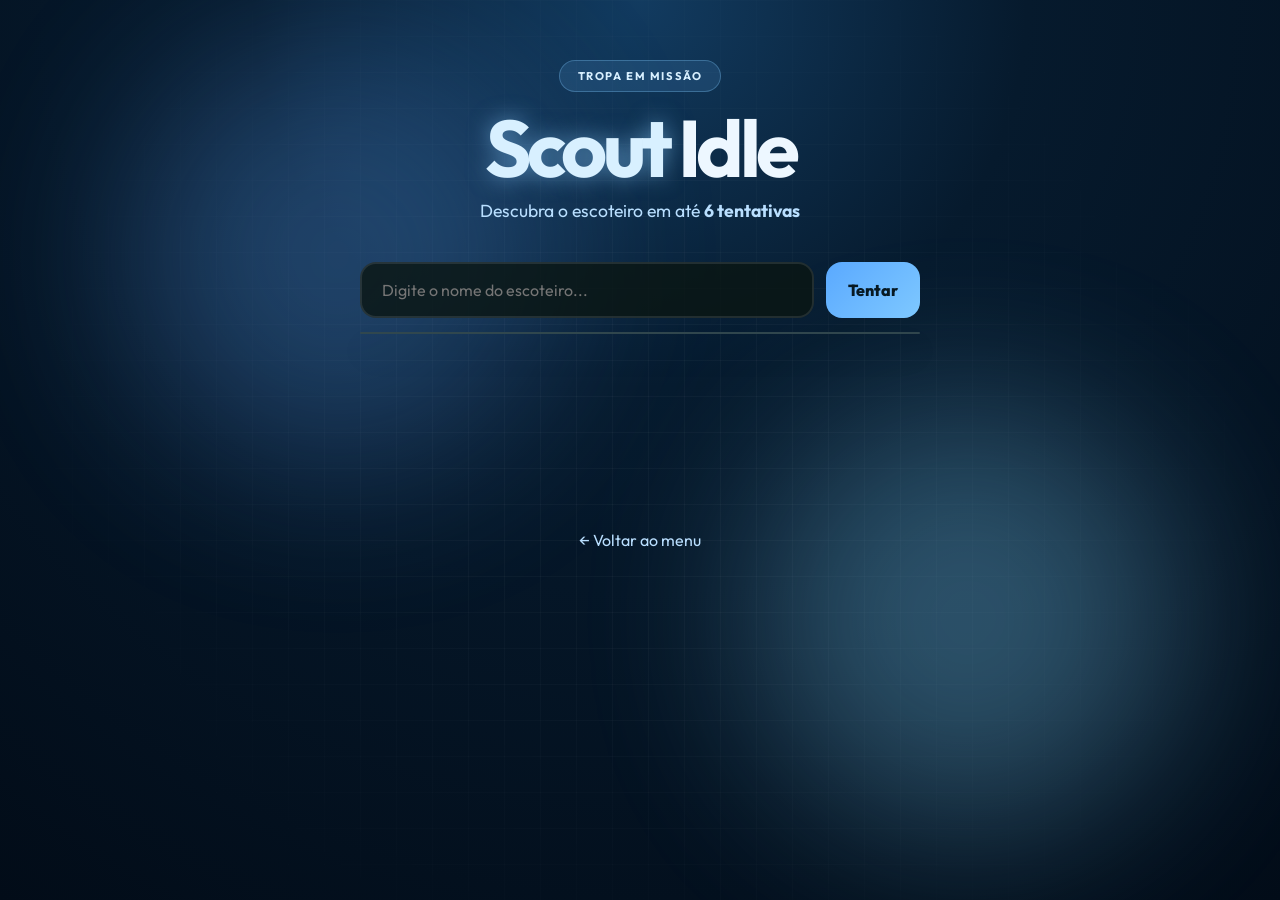
==== index.html @ afc877da "Versão 1.0" ====
<!DOCTYPE html>
<html lang="pt-BR">
<head>
  <meta charset="UTF-8" />
  <meta name="viewport" content="width=device-width, initial-scale=1.0" />
  <title>Scouts Idle</title>
  <link rel="preconnect" href="https://fonts.googleapis.com" />
  <link rel="preconnect" href="https://fonts.gstatic.com" crossorigin />
  <link href="https://fonts.googleapis.com/css2?family=Outfit:wght@400;600;700;800&family=Lora:ital,wght@0,400;1,500&display=swap" rel="stylesheet" />
  <link rel="stylesheet" href="styles.css" />
</head>
<body>
  <div class="background-wrapper">
    <div class="glow glow-one"></div>
    <div class="glow glow-two"></div>
  </div>

  <div id="menuScreen" class="screen active">
    <div class="container">
      <header>
        <div class="badge">Escotismo</div>
        <h1><span>Scout</span> Idle</h1>
        <p class="subtitle">Escolha seu modo de aventura</p>
      </header>

      <div class="menu-options">
        <button class="mode-btn" data-mode="tradicional">
          <div class="mode-icon">🧭</div>
          <h3>Tradicional</h3>
          <p>Descubra pelo perfil da tropa.</p>
        </button>

        <button class="mode-btn" data-mode="imagem">
          <div class="mode-icon">📷</div>
          <h3>Imagem</h3>
          <p>Revelação gradual do escoteiro.</p>
        </button>

        <button class="mode-btn" data-mode="frase">
          <div class="mode-icon">💬</div>
          <h3>Frase</h3>
          <p>Uma citação que entrega o jogo.</p>
        </button>
      </div>
    </div>
  </div>

  <div id="gameScreen" class="screen">
    <div class="container">
      <header>
        <div class="badge">Tropa em missão</div>
        <h1><span>Scout</span> Idle</h1>
        <p id="modeSubtitle" class="subtitle">Descubra o escoteiro em até <b>6 tentativas</b></p>
      </header>

      <div id="pixel-container" class="hidden">
        <img id="pixel-img" src="" alt="Escoteiro" />
      </div>

      <div id="phrase-display" class="hidden"></div>

      <div class="inputArea">
        <input id="guessInput" type="text" placeholder="Digite o nome do escoteiro..." autocomplete="off" />
        <button id="guessButton">Tentar</button>
      </div>

      <div class="suggestions-container">
        <div id="suggestions" class="suggestions"></div>
      </div>

      <div id="result" class="result"></div>
      <div id="attempts" class="attempts"></div>
      <div id="history" class="history"></div>

      <a href="javascript:void(0)" class="back-link" id="backToMenu">← Voltar ao menu</a>
    </div>
  </div>

  <script src="script.js"></script>
</body>
</html>
---- styles.css ----
:root {
  --forest: #061a2d;
  --forest-2: #0d2f4d;
  --camp: #7ec8ff;
  --camp-soft: #d8f0ff;
  --leaf: #5aa9ff;
  --leaf-deep: #2a6ab2;
  --sand: #edf7ff;
  --night: #020c18;
  --panel: rgba(10, 25, 42, 0.82);
  --panel-border: rgba(161, 214, 255, 0.22);
  --text: #edf7ff;
  --muted: #b9dfff;
  --danger: #ff7a7a;
  --warning: #8ec7ff;
  --success: #63b7ff;
  --info: #b2dfff;
}

* {
  box-sizing: border-box;
}

body {
  margin: 0;
  min-height: 100vh;
  font-family: 'Outfit', sans-serif;
  background: radial-gradient(circle at top, #123b60 0%, var(--forest) 35%, var(--night) 100%);
  color: var(--text);
  overflow-x: hidden;
}

button,
input {
  font: inherit;
}

.background-wrapper {
  position: fixed;
  inset: 0;
  z-index: -1;
}

.background-wrapper::before {
  content: "";
  position: absolute;
  inset: 0;
  background-image:
    linear-gradient(rgba(255,255,255,0.05) 1px, transparent 1px),
    linear-gradient(90deg, rgba(255,255,255,0.05) 1px, transparent 1px);
  background-size: 36px 36px;
  mask-image: radial-gradient(circle at center, black 20%, transparent 82%);
  opacity: 0.6;
}

.glow {
  position: absolute;
  width: 420px;
  height: 420px;
  border-radius: 50%;
  filter: blur(90px);
  opacity: 0.4;
  animation: float 10s ease-in-out infinite alternate;
}

.glow-one {
  top: 5%;
  left: 10%;
  background: rgba(98, 169, 255, 0.72);
}

.glow-two {
  right: 8%;
  bottom: 8%;
  background: rgba(132, 216, 255, 0.8);
  animation-delay: -4s;
}

@keyframes float {
  from {
    transform: translate(-10%, -8%) scale(0.9);
  }
  to {
    transform: translate(12%, 10%) scale(1.08);
  }
}

.screen {
  display: none;
}

.screen.active {
  display: block;
  animation: fadeIn 0.35s ease-out;
}

@keyframes fadeIn {
  from {
    opacity: 0;
    transform: translateY(10px);
  }
  to {
    opacity: 1;
    transform: translateY(0);
  }
}

.container {
  max-width: 960px;
  margin: 0 auto;
  padding: 60px 20px 80px;
}

header {
  text-align: center;
  margin-bottom: 40px;
}

.badge {
  display: inline-block;
  padding: 8px 18px;
  border-radius: 999px;
  background: rgba(107, 180, 255, 0.14);
  border: 1px solid rgba(133, 205, 255, 0.3);
  color: var(--camp-soft);
  text-transform: uppercase;
  letter-spacing: 0.14em;
  font-size: 0.7rem;
  font-weight: 700;
  margin-bottom: 18px;
}

h1 {
  margin: 0;
  font-size: clamp(3rem, 7vw, 5rem);
  letter-spacing: -0.06em;
  line-height: 0.96;
}

h1 span {
  color: var(--camp-soft);
  text-shadow: 0 0 22px rgba(138, 204, 255, 0.55);
}

.subtitle {
  margin-top: 12px;
  color: var(--muted);
  font-size: 1.1rem;
}

.menu-options {
  display: flex;
  justify-content: center;
  flex-wrap: wrap;
  gap: 24px;
  margin-top: 40px;
}

.mode-btn {
  width: 220px;
  min-height: 200px;
  padding: 26px 18px;
  border: 1px solid var(--panel-border);
  border-radius: 26px;
  background: var(--panel);
  color: var(--text);
  cursor: pointer;
  text-align: center;
  transition: transform 0.25s ease, border-color 0.25s ease, box-shadow 0.25s ease;
  box-shadow: 0 14px 28px rgba(0,0,0,0.18);
}

.mode-btn:hover {
  transform: translateY(-4px);
  border-color: rgba(122, 205, 255, 0.7);
  box-shadow: 0 18px 35px rgba(9, 27, 45, 0.55);
}

.mode-icon {
  font-size: 2.5rem;
  margin-bottom: 12px;
}

.mode-btn h3 {
  margin: 8px 0;
  color: var(--camp-soft);
  font-size: 1.5rem;
}

.mode-btn p {
  margin: 0;
  color: var(--muted);
  line-height: 1.5;
  font-size: 0.9rem;
}

#pixel-container {
  margin: 18px auto 24px;
  text-align: center;
}

#pixel-img {
  display: block;
  width: min(270px, 60vw);
  aspect-ratio: 1;
  border-radius: 28px;
  object-fit: cover;
  border: 4px solid rgba(128, 204, 255, 0.7);
  box-shadow: 0 0 30px rgba(98, 169, 255, 0.25);
  margin: 0 auto;
  background: linear-gradient(135deg, rgba(98, 169, 255, 0.2), rgba(132, 216, 255, 0.18));
  transition: filter 0.35s ease;
}

#phrase-display {
  max-width: 700px;
  margin: 0 auto 30px;
  padding: 26px 24px;
  border-radius: 24px;
  border: 1px solid rgba(140, 199, 255, 0.5);
  background: rgba(13, 28, 42, 0.75);
  text-align: center;
  font-family: 'Lora', serif;
  font-size: clamp(1.2rem, 2vw, 2rem);
  line-height: 1.5;
  color: var(--sand);
  box-shadow: 0 0 20px rgba(98, 169, 255, 0.2);
}

.inputArea {
  max-width: 560px;
  margin: 0 auto 10px;
  display: flex;
  gap: 12px;
}

.inputArea input {
  flex: 1;
  min-width: 0;
  padding: 16px 20px;
  border-radius: 16px;
  background: rgba(11, 22, 18, 0.8);
  border: 2px solid rgba(255,255,255,0.1);
  color: var(--text);
  transition: border-color 0.2s ease, box-shadow 0.2s ease;
}

.inputArea input:focus {
  outline: none;
  border-color: rgba(122, 205, 255, 0.8);
  box-shadow: 0 0 18px rgba(122, 205, 255, 0.2);
}

.inputArea button {
  padding: 0 22px;
  border: none;
  border-radius: 16px;
  background: linear-gradient(135deg, var(--leaf) 0%, var(--camp) 100%);
  color: #071923;
  font-weight: 800;
  cursor: pointer;
  transition: transform 0.2s ease, filter 0.2s ease;
}

.inputArea button:hover {
  transform: translateY(-1px);
  filter: brightness(1.08);
}

.suggestions-container {
  position: relative;
  max-width: 560px;
  margin: 0 auto;
}

.suggestions {
  position: absolute;
  inset: 4px 0 auto 0;
  z-index: 10;
  background: rgba(18, 30, 26, 0.97);
  border: 1px solid var(--panel-border);
  border-radius: 16px;
  overflow: hidden;
  box-shadow: 0 18px 28px rgba(0,0,0,0.25);
}

.suggestion {
  display: flex;
  align-items: center;
  gap: 12px;
  padding: 12px 14px;
  cursor: pointer;
  border-bottom: 1px solid rgba(255,255,255,0.06);
  transition: background 0.2s ease;
}

.suggestion:last-child {
  border-bottom: none;
}

.suggestion:hover {
  background: rgba(98, 169, 255, 0.12);
}

.suggestion img {
  width: 34px;
  height: 34px;
  border-radius: 50%;
  object-fit: cover;
  border: 2px solid rgba(133, 205, 255, 0.5);
}

.history {
  width: 100%;
  margin-top: 90px;
  display: flex;
  flex-direction: column;
  gap: 22px;
}

.card {
  display: flex;
  gap: 24px;
  padding: 24px 22px;
  background: rgba(17, 34, 29, 0.82);
  border: 1px solid var(--panel-border);
  border-radius: 24px;
  box-shadow: 0 12px 22px rgba(0,0,0,0.18);
  animation: slideIn 0.4s ease-out;
}

@keyframes slideIn {
  from {
    opacity: 0;
    transform: translateY(18px);
  }
  to {
    opacity: 1;
    transform: translateY(0);
  }
}

.card img {
  width: 110px;
  height: 110px;
  border-radius: 22px;
  object-fit: cover;
  border: 3px solid rgba(128, 204, 255, 0.75);
  background: rgba(98, 169, 255, 0.1);
}

.info-side {
  flex: 1;
}

.name {
  font-size: clamp(1.6rem, 2vw, 2.2rem);
  font-weight: 800;
  margin-bottom: 8px;
}

.quote {
  font-family: 'Lora', serif;
  font-style: italic;
  color: var(--sand);
  border-left: 3px solid rgba(98, 169, 255, 0.9);
  padding-left: 14px;
  margin: 12px 0 18px;
  line-height: 1.5;
}

.tags {
  display: grid;
  grid-template-columns: repeat(auto-fill, minmax(140px, 1fr));
  gap: 12px;
}

.tag {
  background: rgba(255,255,255,0.03);
  border: 1px solid rgba(255,255,255,0.07);
  border-radius: 14px;
  padding: 12px 10px;
  text-align: center;
}

.label {
  color: var(--muted);
  text-transform: uppercase;
  letter-spacing: 0.08em;
  font-size: 0.68rem;
  margin-bottom: 8px;
}

.value {
  display: inline-flex;
  align-items: center;
  justify-content: center;
  width: 100%;
  min-height: 36px;
  border-radius: 10px;
  font-size: 0.76rem;
  font-weight: 700;
  line-height: 1.3;
  padding: 6px 8px;
}

.correct {
  background: rgba(79, 194, 106, 0.9);
  color: #092912;
}

.wrong {
  background: rgba(214, 87, 87, 0.9);
  color: #fff;
}

.partial {
  background: rgba(240, 182, 75, 0.9);
  color: #33240a;
}

.unknown {
  background: rgba(126, 163, 255, 0.9);
  color: #fff;
}

.result {
  margin-top: 28px;
  text-align: center;
  font-size: clamp(2rem, 4vw, 3rem);
  font-weight: 800;
  min-height: 72px;
}

.attempts {
  text-align: center;
  color: var(--muted);
  margin-top: 8px;
  font-size: 1rem;
}

.back-link {
  display: block;
  text-align: center;
  margin-top: 22px;
  color: var(--muted);
  text-decoration: none;
}

.back-link:hover {
  color: var(--sand);
}

.hidden {
  display: none;
}

@media (max-width: 640px) {
  .container {
    padding-top: 40px;
  }

  .inputArea {
    flex-direction: column;
  }

  .inputArea button {
    min-height: 52px;
  }

  .card {
    flex-direction: column;
    align-items: center;
    text-align: center;
  }

  .quote {
    text-align: left;
  }
}
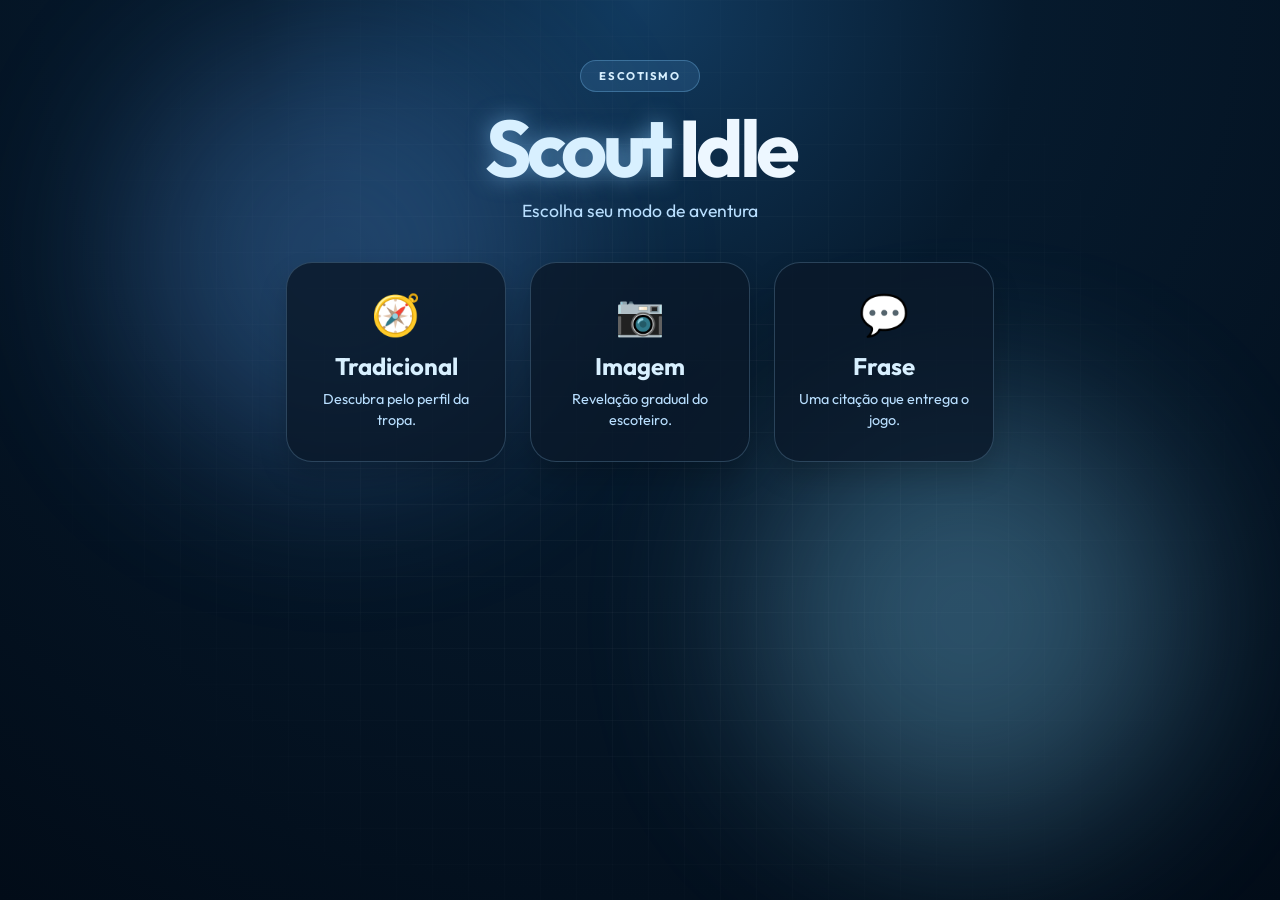
==== commit 9b836b63: "Versão 1.1" ====
--- a/index.html
+++ b/index.html
@@ -24,58 +24,25 @@
       </header>
 
       <div class="menu-options">
-        <button class="mode-btn" data-mode="tradicional">
+        <a class="mode-btn" href="tradicional.html">
           <div class="mode-icon">🧭</div>
           <h3>Tradicional</h3>
           <p>Descubra pelo perfil da tropa.</p>
-        </button>
+        </a>
 
-        <button class="mode-btn" data-mode="imagem">
+        <a class="mode-btn" href="imagem.html">
           <div class="mode-icon">📷</div>
           <h3>Imagem</h3>
           <p>Revelação gradual do escoteiro.</p>
-        </button>
+        </a>
 
-        <button class="mode-btn" data-mode="frase">
+        <a class="mode-btn" href="frase.html">
           <div class="mode-icon">💬</div>
           <h3>Frase</h3>
           <p>Uma citação que entrega o jogo.</p>
-        </button>
+        </a>
       </div>
     </div>
   </div>
-
-  <div id="gameScreen" class="screen">
-    <div class="container">
-      <header>
-        <div class="badge">Tropa em missão</div>
-        <h1><span>Scout</span> Idle</h1>
-        <p id="modeSubtitle" class="subtitle">Descubra o escoteiro em até <b>6 tentativas</b></p>
-      </header>
-
-      <div id="pixel-container" class="hidden">
-        <img id="pixel-img" src="" alt="Escoteiro" />
-      </div>
-
-      <div id="phrase-display" class="hidden"></div>
-
-      <div class="inputArea">
-        <input id="guessInput" type="text" placeholder="Digite o nome do escoteiro..." autocomplete="off" />
-        <button id="guessButton">Tentar</button>
-      </div>
-
-      <div class="suggestions-container">
-        <div id="suggestions" class="suggestions"></div>
-      </div>
-
-      <div id="result" class="result"></div>
-      <div id="attempts" class="attempts"></div>
-      <div id="history" class="history"></div>
-
-      <a href="javascript:void(0)" class="back-link" id="backToMenu">← Voltar ao menu</a>
-    </div>
-  </div>
-
-  <script src="script.js"></script>
 </body>
 </html>
--- a/styles.css
+++ b/styles.css
@@ -168,6 +168,7 @@
   text-align: center;
   transition: transform 0.25s ease, border-color 0.25s ease, box-shadow 0.25s ease;
   box-shadow: 0 14px 28px rgba(0,0,0,0.18);
+  text-decoration: none;
 }
 
 .mode-btn:hover {
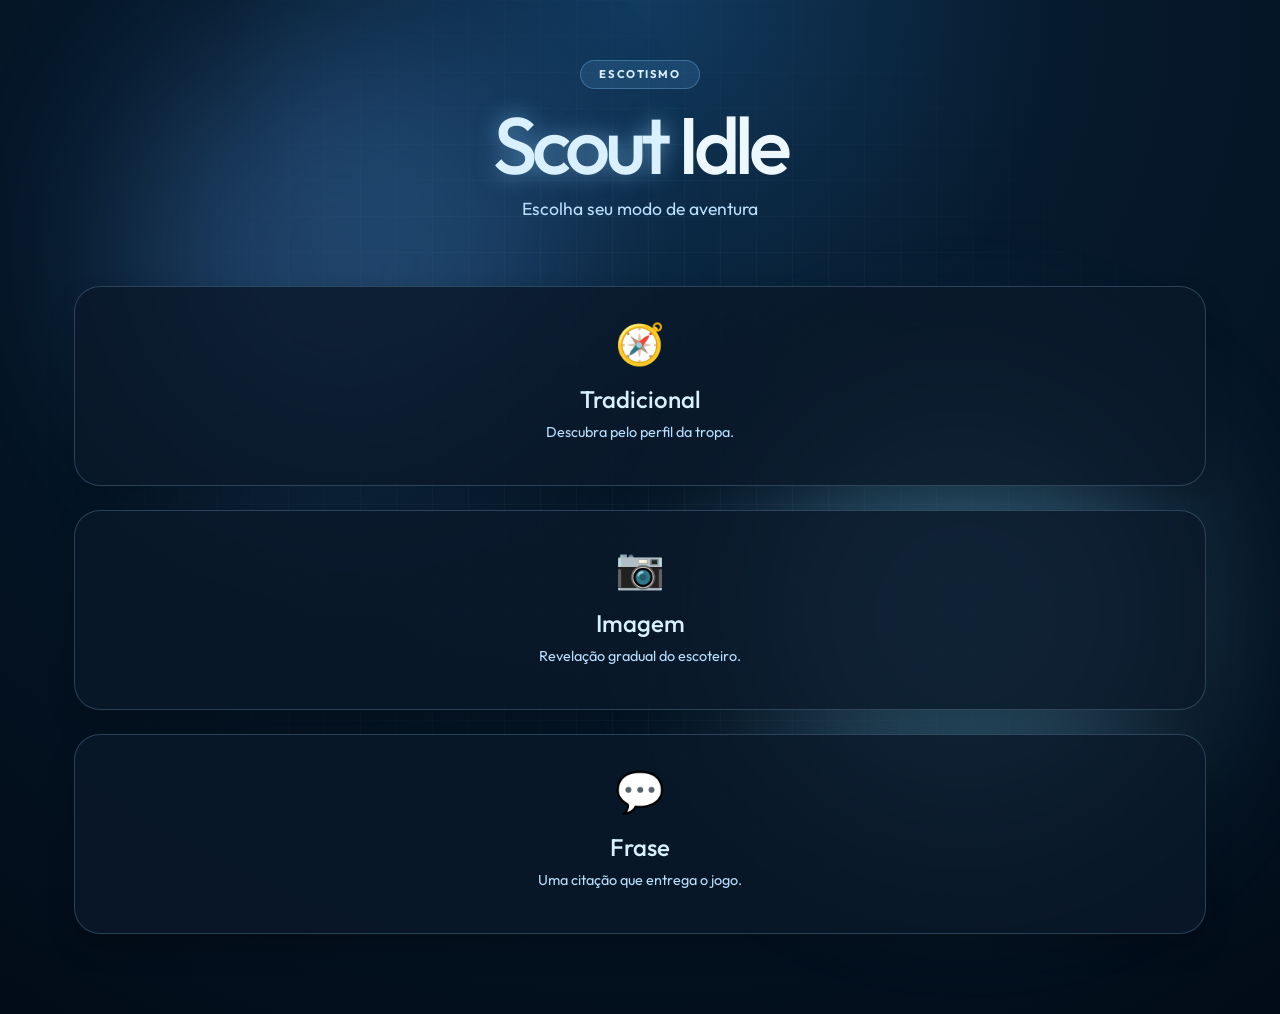
==== commit a03a791a: "Versão 2.0" ====
--- a/index.html
+++ b/index.html
@@ -7,6 +7,7 @@
   <link rel="preconnect" href="https://fonts.googleapis.com" />
   <link rel="preconnect" href="https://fonts.gstatic.com" crossorigin />
   <link href="https://fonts.googleapis.com/css2?family=Outfit:wght@400;600;700;800&family=Lora:ital,wght@0,400;1,500&display=swap" rel="stylesheet" />
+  <link href="https://cdn.jsdelivr.net/npm/bootstrap@5.3.3/dist/css/bootstrap.min.css" rel="stylesheet" />
   <link rel="stylesheet" href="styles.css" />
 </head>
 <body>
@@ -23,20 +24,20 @@
         <p class="subtitle">Escolha seu modo de aventura</p>
       </header>
 
-      <div class="menu-options">
-        <a class="mode-btn" href="tradicional.html">
+      <div class="menu-options row g-4 justify-content-center">
+        <a class="mode-btn col-12 col-sm-10 col-md-4" href="tradicional.html">
           <div class="mode-icon">🧭</div>
           <h3>Tradicional</h3>
           <p>Descubra pelo perfil da tropa.</p>
         </a>
 
-        <a class="mode-btn" href="imagem.html">
+        <a class="mode-btn col-12 col-sm-10 col-md-4" href="imagem.html">
           <div class="mode-icon">📷</div>
           <h3>Imagem</h3>
           <p>Revelação gradual do escoteiro.</p>
         </a>
 
-        <a class="mode-btn" href="frase.html">
+        <a class="mode-btn col-12 col-sm-10 col-md-4" href="frase.html">
           <div class="mode-icon">💬</div>
           <h3>Frase</h3>
           <p>Uma citação que entrega o jogo.</p>
@@ -44,5 +45,6 @@
       </div>
     </div>
   </div>
+  <script src="https://cdn.jsdelivr.net/npm/bootstrap@5.3.3/dist/js/bootstrap.bundle.min.js"></script>
 </body>
 </html>
--- a/styles.css
+++ b/styles.css
@@ -106,9 +106,10 @@
 }
 
 .container {
-  max-width: 960px;
+  width: 100%;
+  max-width: 1140px;
   margin: 0 auto;
-  padding: 60px 20px 80px;
+  padding: 60px 1rem 80px;
 }
 
 header {
@@ -149,15 +150,12 @@
 }
 
 .menu-options {
-  display: flex;
-  justify-content: center;
-  flex-wrap: wrap;
-  gap: 24px;
   margin-top: 40px;
 }
 
 .mode-btn {
-  width: 220px;
+  width: 100%;
+  display: block;
   min-height: 200px;
   padding: 26px 18px;
   border: 1px solid var(--panel-border);
@@ -231,8 +229,6 @@
 .inputArea {
   max-width: 560px;
   margin: 0 auto 10px;
-  display: flex;
-  gap: 12px;
 }
 
 .inputArea input {
@@ -270,6 +266,7 @@
 
 .suggestions-container {
   position: relative;
+  width: 100%;
   max-width: 560px;
   margin: 0 auto;
 }
@@ -342,6 +339,7 @@
 }
 
 .card img {
+  flex: 0 0 auto;
   width: 110px;
   height: 110px;
   border-radius: 22px;
@@ -458,18 +456,20 @@
 
 @media (max-width: 640px) {
   .container {
-    padding-top: 40px;
-  }
-
-  .inputArea {
-    flex-direction: column;
-  }
-
-  .inputArea button {
-    min-height: 52px;
+    padding-top: 36px;
+    padding-bottom: 48px;
+  }
+
+  header {
+    margin-bottom: 28px;
+  }
+
+  h1 {
+    font-size: clamp(2.6rem, 15vw, 4rem);
   }
 
   .card {
+    padding: 18px 16px;
     flex-direction: column;
     align-items: center;
     text-align: center;
@@ -478,4 +478,23 @@
   .quote {
     text-align: left;
   }
-}
+
+  .tags {
+    grid-template-columns: repeat(2, minmax(0, 1fr));
+    gap: 8px;
+  }
+
+  .tag {
+    padding: 10px 7px;
+  }
+
+  .label {
+    letter-spacing: 0.04em;
+    font-size: 0.6rem;
+  }
+
+  .value {
+    font-size: 0.7rem;
+    overflow-wrap: anywhere;
+  }
+}
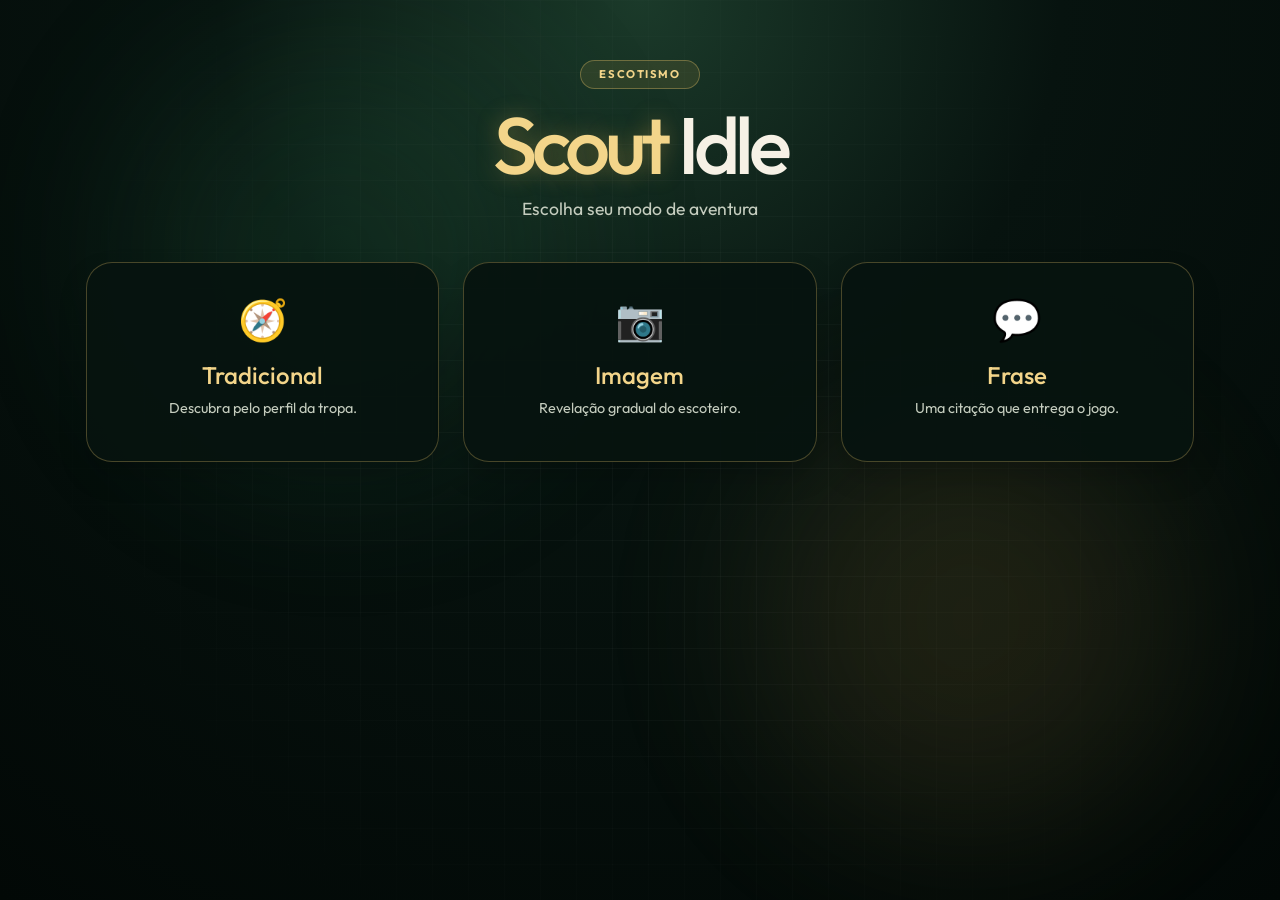
==== commit 15cb194e: "Versão 2.2" ====
--- a/index.html
+++ b/index.html
@@ -24,20 +24,20 @@
         <p class="subtitle">Escolha seu modo de aventura</p>
       </header>
 
-      <div class="menu-options row g-4 justify-content-center">
-        <a class="mode-btn col-12 col-sm-10 col-md-4" href="tradicional.html">
+      <div class="menu-options">
+        <a class="mode-btn" href="tradicional.html">
           <div class="mode-icon">🧭</div>
           <h3>Tradicional</h3>
           <p>Descubra pelo perfil da tropa.</p>
         </a>
 
-        <a class="mode-btn col-12 col-sm-10 col-md-4" href="imagem.html">
+        <a class="mode-btn" href="imagem.html">
           <div class="mode-icon">📷</div>
           <h3>Imagem</h3>
           <p>Revelação gradual do escoteiro.</p>
         </a>
 
-        <a class="mode-btn col-12 col-sm-10 col-md-4" href="frase.html">
+        <a class="mode-btn" href="frase.html">
           <div class="mode-icon">💬</div>
           <h3>Frase</h3>
           <p>Uma citação que entrega o jogo.</p>
@@ -46,5 +46,6 @@
     </div>
   </div>
   <script src="https://cdn.jsdelivr.net/npm/bootstrap@5.3.3/dist/js/bootstrap.bundle.min.js"></script>
+  
 </body>
 </html>
--- a/styles.css
+++ b/styles.css
@@ -1,20 +1,21 @@
 :root {
-  --forest: #061a2d;
-  --forest-2: #0d2f4d;
-  --camp: #7ec8ff;
-  --camp-soft: #d8f0ff;
-  --leaf: #5aa9ff;
-  --leaf-deep: #2a6ab2;
-  --sand: #edf7ff;
-  --night: #020c18;
-  --panel: rgba(10, 25, 42, 0.82);
-  --panel-border: rgba(161, 214, 255, 0.22);
-  --text: #edf7ff;
-  --muted: #b9dfff;
-  --danger: #ff7a7a;
-  --warning: #8ec7ff;
-  --success: #63b7ff;
-  --info: #b2dfff;
+  --forest: #07130f;
+  --forest-2: #10261c;
+  --camp: #d6a84f;
+  --camp-soft: #f3d58a;
+  --leaf: #4fa477;
+  --leaf-deep: #2d7455;
+  --sand: #f4ead2;
+  --night: #020806;
+  --panel: rgba(7, 20, 15, 0.94);
+  --panel-border: rgba(226, 190, 103, 0.3);
+  --text: #f6f1e5;
+  --muted: #c5cdbf;
+  --danger: #ff8b7b;
+  --warning: #f0bf5b;
+  --success: #68cf91;
+  --info: #8dc8ef;
+  --name-blue: #78a9d8;
 }
 
 * {
@@ -25,7 +26,7 @@
   margin: 0;
   min-height: 100vh;
   font-family: 'Outfit', sans-serif;
-  background: radial-gradient(circle at top, #123b60 0%, var(--forest) 35%, var(--night) 100%);
+  background: radial-gradient(circle at top, #1b3a2a 0%, var(--forest) 38%, var(--night) 100%);
   color: var(--text);
   overflow-x: hidden;
 }
@@ -66,13 +67,13 @@
 .glow-one {
   top: 5%;
   left: 10%;
-  background: rgba(98, 169, 255, 0.72);
+  background: rgba(53, 137, 91, 0.42);
 }
 
 .glow-two {
   right: 8%;
   bottom: 8%;
-  background: rgba(132, 216, 255, 0.8);
+  background: rgba(214, 168, 79, 0.3);
   animation-delay: -4s;
 }
 
@@ -121,8 +122,8 @@
   display: inline-block;
   padding: 8px 18px;
   border-radius: 999px;
-  background: rgba(107, 180, 255, 0.14);
-  border: 1px solid rgba(133, 205, 255, 0.3);
+  background: rgba(214, 168, 79, 0.12);
+  border: 1px solid rgba(226, 190, 103, 0.36);
   color: var(--camp-soft);
   text-transform: uppercase;
   letter-spacing: 0.14em;
@@ -140,7 +141,7 @@
 
 h1 span {
   color: var(--camp-soft);
-  text-shadow: 0 0 22px rgba(138, 204, 255, 0.55);
+  text-shadow: 0 0 22px rgba(214, 168, 79, 0.35);
 }
 
 .subtitle {
@@ -151,6 +152,9 @@
 
 .menu-options {
   margin-top: 40px;
+  display: grid;
+  grid-template-columns: 1fr;
+  gap: 1.5rem;
 }
 
 .mode-btn {
@@ -171,8 +175,8 @@
 
 .mode-btn:hover {
   transform: translateY(-4px);
-  border-color: rgba(122, 205, 255, 0.7);
-  box-shadow: 0 18px 35px rgba(9, 27, 45, 0.55);
+  border-color: rgba(243, 213, 138, 0.78);
+  box-shadow: 0 18px 35px rgba(0, 0, 0, 0.55);
 }
 
 .mode-icon {
@@ -200,14 +204,14 @@
 
 #pixel-img {
   display: block;
-  width: min(270px, 60vw);
+  width: min(340px, 76vw);
   aspect-ratio: 1;
   border-radius: 28px;
   object-fit: cover;
-  border: 4px solid rgba(128, 204, 255, 0.7);
-  box-shadow: 0 0 30px rgba(98, 169, 255, 0.25);
+  border: 4px solid rgba(214, 168, 79, 0.78);
+  box-shadow: 0 0 30px rgba(214, 168, 79, 0.2);
   margin: 0 auto;
-  background: linear-gradient(135deg, rgba(98, 169, 255, 0.2), rgba(132, 216, 255, 0.18));
+  background: linear-gradient(135deg, rgba(79, 164, 119, 0.2), rgba(214, 168, 79, 0.14));
   transition: filter 0.35s ease;
 }
 
@@ -216,14 +220,14 @@
   margin: 0 auto 30px;
   padding: 26px 24px;
   border-radius: 24px;
-  border: 1px solid rgba(140, 199, 255, 0.5);
-  background: rgba(13, 28, 42, 0.75);
+  border: 1px solid rgba(226, 190, 103, 0.46);
+  background: rgba(10, 24, 17, 0.94);
   text-align: center;
   font-family: 'Lora', serif;
   font-size: clamp(1.2rem, 2vw, 2rem);
   line-height: 1.5;
   color: var(--sand);
-  box-shadow: 0 0 20px rgba(98, 169, 255, 0.2);
+  box-shadow: 0 0 20px rgba(214, 168, 79, 0.14);
 }
 
 .inputArea {
@@ -236,24 +240,37 @@
   min-width: 0;
   padding: 16px 20px;
   border-radius: 16px;
-  background: rgba(11, 22, 18, 0.8);
-  border: 2px solid rgba(255,255,255,0.1);
+  background: #0b1b13;
+  border: 2px solid rgba(197, 205, 191, 0.25);
   color: var(--text);
   transition: border-color 0.2s ease, box-shadow 0.2s ease;
 }
 
 .inputArea input:focus {
   outline: none;
-  border-color: rgba(122, 205, 255, 0.8);
-  box-shadow: 0 0 18px rgba(122, 205, 255, 0.2);
+  border-color: var(--camp);
+  box-shadow: 0 0 18px rgba(214, 168, 79, 0.2);
+}
+
+.inputArea input::placeholder {
+  color: #aab5a7;
+  opacity: 1;
+}
+
+.mode-btn:focus-visible,
+.inputArea button:focus-visible,
+.back-link:focus-visible {
+  outline: 3px solid var(--camp-soft);
+  outline-offset: 4px;
 }
 
 .inputArea button {
   padding: 0 22px;
+  min-height: 48px;
   border: none;
   border-radius: 16px;
-  background: linear-gradient(135deg, var(--leaf) 0%, var(--camp) 100%);
-  color: #071923;
+  background: linear-gradient(135deg, var(--leaf-deep) 0%, var(--camp) 100%);
+  color: #07130f;
   font-weight: 800;
   cursor: pointer;
   transition: transform 0.2s ease, filter 0.2s ease;
@@ -275,7 +292,7 @@
   position: absolute;
   inset: 4px 0 auto 0;
   z-index: 10;
-  background: rgba(18, 30, 26, 0.97);
+  background: #10261c;
   border: 1px solid var(--panel-border);
   border-radius: 16px;
   overflow: hidden;
@@ -297,7 +314,7 @@
 }
 
 .suggestion:hover {
-  background: rgba(98, 169, 255, 0.12);
+  background: rgba(214, 168, 79, 0.14);
 }
 
 .suggestion img {
@@ -305,7 +322,7 @@
   height: 34px;
   border-radius: 50%;
   object-fit: cover;
-  border: 2px solid rgba(133, 205, 255, 0.5);
+  border: 2px solid rgba(226, 190, 103, 0.56);
 }
 
 .history {
@@ -320,7 +337,7 @@
   display: flex;
   gap: 24px;
   padding: 24px 22px;
-  background: rgba(17, 34, 29, 0.82);
+  background: rgba(11, 28, 19, 0.94);
   border: 1px solid var(--panel-border);
   border-radius: 24px;
   box-shadow: 0 12px 22px rgba(0,0,0,0.18);
@@ -340,12 +357,12 @@
 
 .card img {
   flex: 0 0 auto;
-  width: 110px;
-  height: 110px;
+  width: 140px;
+  height: 140px;
   border-radius: 22px;
   object-fit: cover;
-  border: 3px solid rgba(128, 204, 255, 0.75);
-  background: rgba(98, 169, 255, 0.1);
+  border: 3px solid rgba(214, 168, 79, 0.75);
+  background: rgba(79, 164, 119, 0.12);
 }
 
 .info-side {
@@ -355,6 +372,8 @@
 .name {
   font-size: clamp(1.6rem, 2vw, 2.2rem);
   font-weight: 800;
+  color: var(--name-blue);
+  text-shadow: 0 0 14px rgba(120, 169, 216, 0.18);
   margin-bottom: 8px;
 }
 
@@ -362,7 +381,7 @@
   font-family: 'Lora', serif;
   font-style: italic;
   color: var(--sand);
-  border-left: 3px solid rgba(98, 169, 255, 0.9);
+  border-left: 3px solid rgba(214, 168, 79, 0.9);
   padding-left: 14px;
   margin: 12px 0 18px;
   line-height: 1.5;
@@ -498,3 +517,9 @@
     overflow-wrap: anywhere;
   }
 }
+
+@media (min-width: 768px) {
+  .menu-options {
+    grid-template-columns: repeat(3, minmax(0, 1fr));
+  }
+}
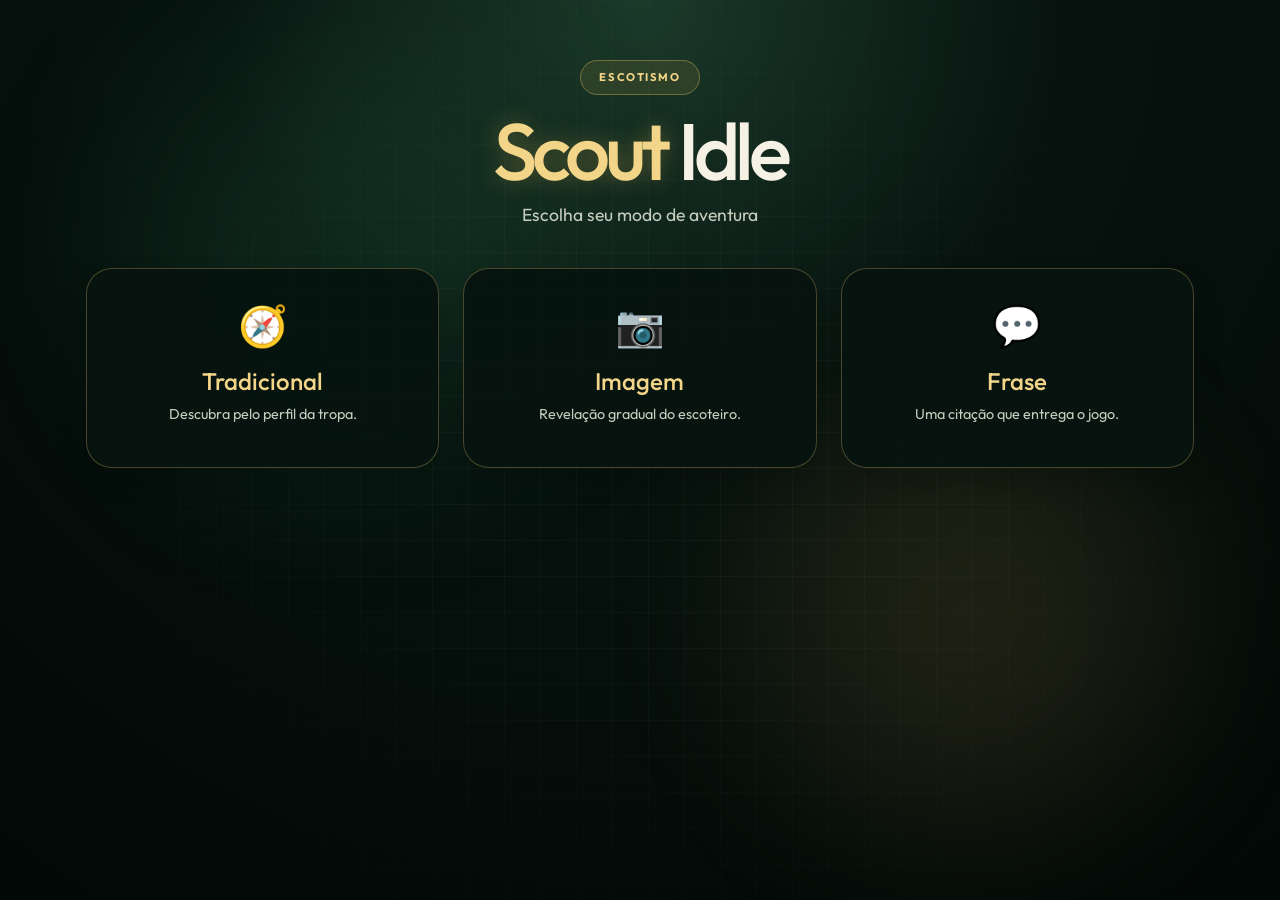
==== commit 9e65c2c8: "Versão 3.1" ====
--- a/index.html
+++ b/index.html
@@ -17,9 +17,9 @@
   </div>
 
   <div id="menuScreen" class="screen active">
-    <div class="container">
+    <div class="container screen-container">
       <header>
-        <div class="badge">Escotismo</div>
+        <div class="scout-badge">Escotismo</div>
         <h1><span>Scout</span> Idle</h1>
         <p class="subtitle">Escolha seu modo de aventura</p>
       </header>
--- a/styles.css
+++ b/styles.css
@@ -106,9 +106,7 @@
   }
 }
 
-.container {
-  width: 100%;
-  max-width: 1140px;
+.screen-container {
   margin: 0 auto;
   padding: 60px 1rem 80px;
 }
@@ -118,7 +116,7 @@
   margin-bottom: 40px;
 }
 
-.badge {
+.scout-badge {
   display: inline-block;
   padding: 8px 18px;
   border-radius: 999px;
@@ -333,8 +331,9 @@
   gap: 22px;
 }
 
-.card {
+.history-card {
   display: flex;
+  align-items: flex-start;
   gap: 24px;
   padding: 24px 22px;
   background: rgba(11, 28, 19, 0.94);
@@ -355,7 +354,7 @@
   }
 }
 
-.card img {
+.history-card img {
   flex: 0 0 auto;
   width: 140px;
   height: 140px;
@@ -365,8 +364,45 @@
   background: rgba(79, 164, 119, 0.12);
 }
 
+.person-visual {
+  flex: 0 0 320px;
+  display: grid;
+  grid-template-columns: 140px minmax(140px, 1fr);
+  gap: 14px;
+  align-items: stretch;
+}
+
+.association-tag {
+  min-width: 0;
+  text-align: left;
+}
+
+.association-tag .tag-label {
+  text-align: center;
+}
+
+.association-list {
+  margin: 0;
+  padding-left: 18px;
+  color: #fff;
+  font-size: 0.82rem;
+  overflow-wrap: anywhere;
+}
+
+.association-list li + li {
+  margin-top: 6px;
+}
+
+.association-empty {
+  margin: 0;
+  color: var(--muted);
+  font-size: 0.78rem;
+  line-height: 1.4;
+}
+
 .info-side {
   flex: 1;
+  min-width: 0;
 }
 
 .name {
@@ -401,7 +437,7 @@
   text-align: center;
 }
 
-.label {
+.tag-label {
   color: var(--muted);
   text-transform: uppercase;
   letter-spacing: 0.08em;
@@ -409,7 +445,7 @@
   margin-bottom: 8px;
 }
 
-.value {
+.tag-value {
   display: inline-flex;
   align-items: center;
   justify-content: center;
@@ -442,7 +478,7 @@
   color: #fff;
 }
 
-.result {
+.game-result {
   margin-top: 28px;
   text-align: center;
   font-size: clamp(2rem, 4vw, 3rem);
@@ -474,7 +510,7 @@
 }
 
 @media (max-width: 640px) {
-  .container {
+  .screen-container {
     padding-top: 36px;
     padding-bottom: 48px;
   }
@@ -487,11 +523,29 @@
     font-size: clamp(2.6rem, 15vw, 4rem);
   }
 
-  .card {
+  .history-card {
     padding: 18px 16px;
     flex-direction: column;
-    align-items: center;
+    align-items: stretch;
     text-align: center;
+  }
+
+  .person-visual {
+    flex: auto;
+    width: 100%;
+    grid-template-columns: minmax(100px, 140px) minmax(0, 1fr);
+    gap: 12px;
+    text-align: left;
+  }
+
+  .person-visual img {
+    width: 100%;
+    height: auto;
+    aspect-ratio: 1;
+  }
+
+  .info-side {
+    width: 100%;
   }
 
   .quote {
@@ -507,12 +561,12 @@
     padding: 10px 7px;
   }
 
-  .label {
+  .tag-label {
     letter-spacing: 0.04em;
     font-size: 0.6rem;
   }
 
-  .value {
+  .tag-value {
     font-size: 0.7rem;
     overflow-wrap: anywhere;
   }
